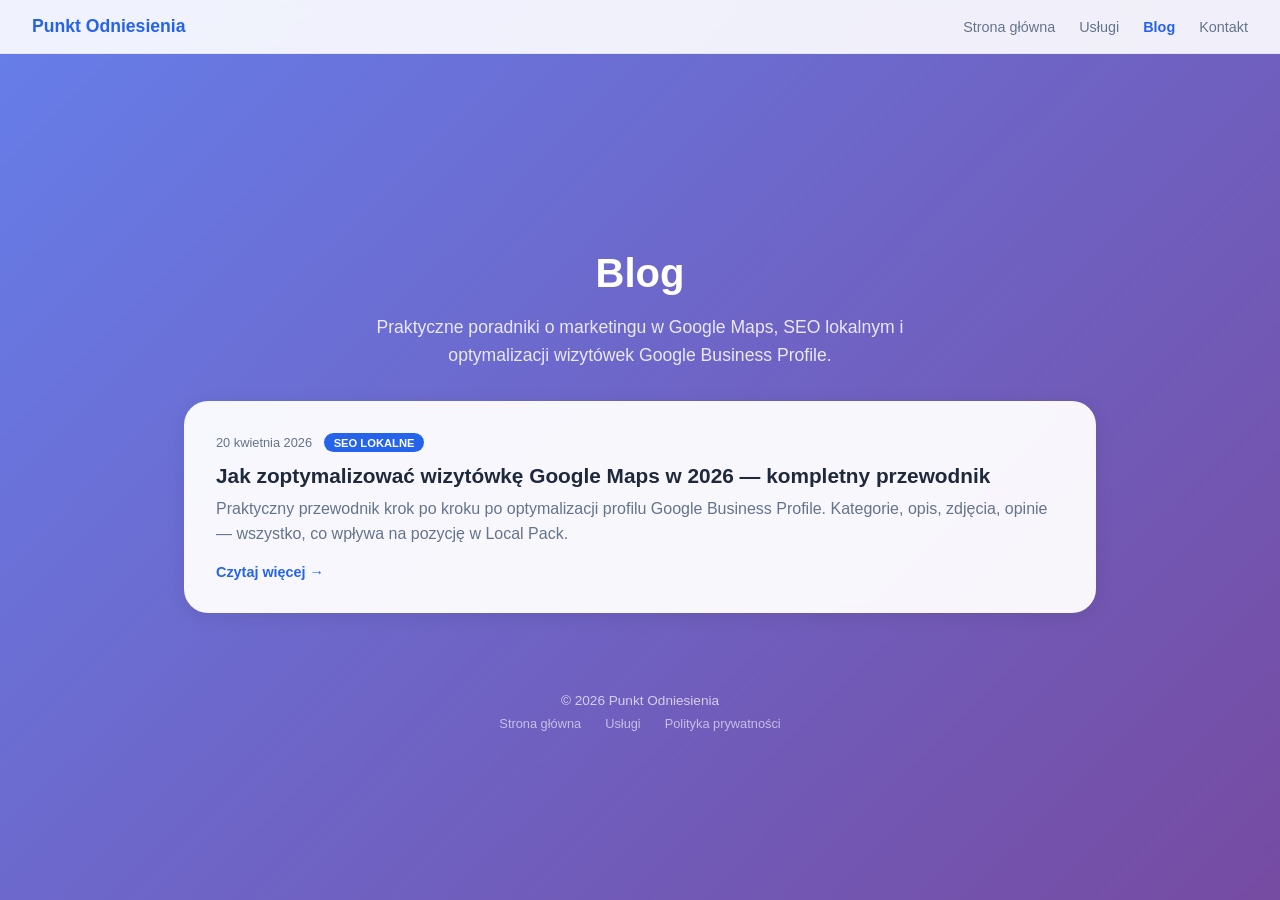
==== blog/index.html @ a79388ea "deploy: publish site on github pages" ====
<!DOCTYPE html>
<html lang="pl">

<head>
    <meta charset="UTF-8">
    <meta name="viewport" content="width=device-width, initial-scale=1.0, viewport-fit=cover">
    <meta name="theme-color" content="#2563eb">
    <meta name="description"
        content="Blog o marketingu w Google Maps — poradniki SEO lokalne, optymalizacja wizytówek, strategie pozyskiwania opinii. Punkt Odniesienia, Poznań.">

    <meta property="og:title" content="Blog | Punkt Odniesienia — Marketing w Google Maps">
    <meta property="og:description"
        content="Praktyczne poradniki o optymalizacji wizytówek Google, SEO lokalnym i marketingu w Mapach.">
    <meta property="og:type" content="website">
    <meta property="og:locale" content="pl_PL">
    <meta property="og:url" content="https://punkt-odniesienia.com/blog/">

    <link rel="canonical" href="https://punkt-odniesienia.com/blog/">
    <link rel="alternate" hreflang="pl" href="https://punkt-odniesienia.com/blog/">
    <link rel="alternate" hreflang="en" href="https://punkt-odniesienia.com/en/blog/">

    <link rel="icon" href="../favicon.svg" type="image/svg+xml">
    <link rel="manifest" href="../manifest.json">

    <script defer data-domain="punkt-odniesienia.com" src="https://plausible.io/js/script.tagged-events.js"></script>
    <script>window.plausible = window.plausible || function () { (window.plausible.q = window.plausible.q || []).push(arguments) }</script>

    <title>Blog o marketingu w Google Maps | Punkt Odniesienia</title>
    <link rel="stylesheet" href="../style.css">
    <link rel="stylesheet" href="../uslugi.css">
    <link rel="stylesheet" href="blog.css">
</head>

<body>
    <nav class="nav">
        <a href="/" class="nav__logo">Punkt Odniesienia</a>
        <div class="nav__links">
            <a href="/">Strona główna</a>
            <a href="/uslugi.html">Usługi</a>
            <a href="/blog/" class="nav__active">Blog</a>
            <a href="/#contact-form">Kontakt</a>
        </div>
    </nav>

    <main class="page">
        <section class="hero">
            <h1>Blog</h1>
            <p class="hero__subtitle">Praktyczne poradniki o marketingu w Google Maps, SEO lokalnym i optymalizacji
                wizytówek Google Business Profile.</p>
        </section>

        <section class="blog-grid">
            <article class="blog-card">
                <div class="blog-card__meta">
                    <time datetime="2026-04-20">20 kwietnia 2026</time>
                    <span class="blog-card__tag">SEO lokalne</span>
                </div>
                <h2><a href="jak-zoptymalizowac-wizytowke-google-maps.html">Jak zoptymalizować wizytówkę Google Maps w
                        2026 — kompletny przewodnik</a></h2>
                <p>Praktyczny przewodnik krok po kroku po optymalizacji profilu Google Business Profile. Kategorie,
                    opis, zdjęcia, opinie — wszystko, co wpływa na pozycję w Local Pack.</p>
                <a href="jak-zoptymalizowac-wizytowke-google-maps.html" class="blog-card__read">Czytaj więcej →</a>
            </article>
        </section>

        <footer class="page__footer">
            <p>© 2026 Punkt Odniesienia</p>
            <div class="footer-links">
                <a href="/">Strona główna</a>
                <a href="/uslugi.html">Usługi</a>
                <a href="/polityka-prywatnosci.html">Polityka prywatności</a>
            </div>
        </footer>
    </main>
</body>

</html>
---- style.css ----
/* ========================================
   Punkt Odniesienia - Digital Business Card
   Mobile-First | Glassmorphism | PWA Ready
   ======================================== */

:root {
    --primary: #2563eb;
    --primary-dark: #1d4ed8;
    --bg: linear-gradient(135deg, #667eea 0%, #764ba2 100%);
    --card-bg: rgba(255, 255, 255, 0.95);
    --text: #1e293b;
    --text-muted: #64748b;
    --shadow: 0 25px 50px -12px rgba(0, 0, 0, 0.25);
    --radius: 24px;
    --radius-sm: 12px;
}

* {
    box-sizing: border-box;
    margin: 0;
    padding: 0;
}

body {
    font-family: -apple-system, BlinkMacSystemFont, 'Segoe UI', Roboto, sans-serif;
    background: var(--bg);
    min-height: 100vh;
    min-height: 100dvh;
    display: flex;
    justify-content: center;
    align-items: center;
    padding: 1rem;
    -webkit-font-smoothing: antialiased;
}

/* ========== CARD ========== */
.card {
    background: var(--card-bg);
    backdrop-filter: blur(10px);
    -webkit-backdrop-filter: blur(10px);
    border-radius: var(--radius);
    box-shadow: var(--shadow);
    width: 100%;
    max-width: 420px;
    padding: 2rem;
    animation: slideUp 0.6s cubic-bezier(0.16, 1, 0.3, 1);
}

@keyframes slideUp {
    from {
        opacity: 0;
        transform: translateY(30px);
    }

    to {
        opacity: 1;
        transform: translateY(0);
    }
}

/* ========== HEADER ========== */
.card__header {
    text-align: center;
    margin-bottom: 1.5rem;
}

.avatar {
    margin-bottom: 0.5rem;
}

.avatar img {
    max-width: 180px;
    height: auto;
    border-radius: var(--radius-sm);
}

@keyframes bounce {

    0%,
    100% {
        transform: translateY(0);
    }

    50% {
        transform: translateY(-10px);
    }
}

h1 {
    font-size: 1.75rem;
    font-weight: 700;
    color: var(--text);
    margin-bottom: 0.25rem;
}

.tagline {
    color: var(--text-muted);
    font-size: 1rem;
}

/* ========== ACTIONS ========== */
.actions {
    display: flex;
    flex-direction: column;
    gap: 0.75rem;
    margin-bottom: 1.5rem;
}

.btn {
    display: flex;
    align-items: center;
    justify-content: center;
    gap: 0.5rem;
    padding: 1rem 1.5rem;
    border-radius: var(--radius-sm);
    font-size: 1rem;
    font-weight: 600;
    text-decoration: none;
    cursor: pointer;
    border: none;
    transition: all 0.2s ease;
    -webkit-tap-highlight-color: transparent;
}

.btn:active {
    transform: scale(0.97);
}

.btn--primary {
    background: var(--primary);
    color: white;
}

.btn--primary:hover {
    background: var(--primary-dark);
}

.btn--email {
    background: linear-gradient(135deg, #f59e0b, #d97706);
    color: white;
}

.btn--secondary {
    background: linear-gradient(135deg, #10b981, #059669);
    color: white;
}

.btn--outline {
    background: transparent;
    border: 2px solid var(--primary);
    color: var(--primary);
}

.btn--ghost {
    background: #f1f5f9;
    color: var(--text);
}

.btn__icon {
    font-size: 1.25rem;
}

/* ========== MAP ========== */
.map-container {
    margin-bottom: 1.5rem;
    border-radius: var(--radius-sm);
    overflow: hidden;
    box-shadow: 0 4px 6px -1px rgba(0, 0, 0, 0.1);
}

.map-container iframe {
    display: block;
}
/* ========== CONTACT FORM ========== */
.contact-form {
    margin-bottom: 1.5rem;
}

.form-group {
    margin-bottom: 0.75rem;
}

.form-group input,
.form-group textarea {
    width: 100%;
    padding: 0.875rem 1rem;
    border: 2px solid #e2e8f0;
    border-radius: var(--radius-sm);
    font-size: 0.95rem;
    font-family: inherit;
    color: var(--text);
    background: transparent;
    transition: border-color 0.2s ease;
    resize: vertical;
}

.form-group input:focus,
.form-group textarea:focus {
    outline: none;
    border-color: var(--primary);
}

.form-group input::placeholder,
.form-group textarea::placeholder {
    color: var(--text-muted);
}
/* ========== SERVICES ========== */
.services {
    margin-bottom: 1.5rem;
}

.services__title {
    font-size: 1.25rem;
    font-weight: 700;
    color: var(--text);
    text-align: center;
    margin-bottom: 0.25rem;
}

.services__subtitle {
    font-size: 0.85rem;
    color: var(--text-muted);
    text-align: center;
    margin-bottom: 1rem;
}

.services__grid {
    display: grid;
    grid-template-columns: 1fr 1fr;
    gap: 0.75rem;
}

.service {
    background: #f8fafc;
    border-radius: var(--radius-sm);
    padding: 1rem;
    text-align: center;
    transition: transform 0.2s ease, box-shadow 0.2s ease;
}

.service:hover {
    transform: translateY(-2px);
    box-shadow: 0 4px 12px rgba(0, 0, 0, 0.08);
}

.service__icon {
    font-size: 1.5rem;
    display: block;
    margin-bottom: 0.5rem;
}

.service h3 {
    font-size: 0.8rem;
    font-weight: 600;
    color: var(--text);
    margin-bottom: 0.35rem;
}

.service p {
    font-size: 0.7rem;
    color: var(--text-muted);
    line-height: 1.4;
}

/* ========== FOOTER ========== */
.card__footer {
    text-align: center;
    color: var(--text-muted);
    font-size: 0.875rem;
}

.footer-link {
    display: inline-block;
    margin-top: 0.5rem;
    font-size: 0.75rem;
    color: var(--text-muted);
    text-decoration: none;
    opacity: 0.7;
    transition: opacity 0.2s;
}

.footer-link:hover {
    opacity: 1;
    text-decoration: underline;
}

/* ========== ACCESSIBILITY ========== */
@media (prefers-reduced-motion: reduce) {
    .avatar {
        animation: none;
    }

    .card {
        animation: none;
    }
}

/* ========== DARK MODE ========== */
@media (prefers-color-scheme: dark) {
    :root {
        --card-bg: rgba(30, 41, 59, 0.95);
        --text: #f1f5f9;
        --text-muted: #94a3b8;
    }

    .btn--ghost {
        background: #334155;
        color: var(--text);
    }

    .service {
        background: rgba(51, 65, 85, 0.6);
    }

    .form-group input,
    .form-group textarea {
        border-color: #475569;
        color: var(--text);
    }

    .form-group input:focus,
    .form-group textarea:focus {
        border-color: var(--primary);
    }
}
---- uslugi.css ----
/* ========================================
   Usługi Page — Additional Styles
   Extends main style.css
   ======================================== */

/* ========== NAVIGATION ========== */
.nav {
    position: fixed;
    top: 0;
    left: 0;
    right: 0;
    z-index: 100;
    display: flex;
    align-items: center;
    justify-content: space-between;
    padding: 1rem 2rem;
    background: rgba(255, 255, 255, 0.9);
    backdrop-filter: blur(10px);
    -webkit-backdrop-filter: blur(10px);
    border-bottom: 1px solid rgba(0, 0, 0, 0.05);
}

.nav__logo {
    font-weight: 700;
    font-size: 1.1rem;
    color: var(--primary);
    text-decoration: none;
}

.nav__links {
    display: flex;
    gap: 1.5rem;
}

.nav__links a {
    font-size: 0.9rem;
    color: var(--text-muted);
    text-decoration: none;
    transition: color 0.2s;
}

.nav__links a:hover,
.nav__active {
    color: var(--primary) !important;
    font-weight: 600;
}

/* ========== PAGE LAYOUT ========== */
.page {
    max-width: 960px;
    margin: 0 auto;
    padding: 5rem 1.5rem 2rem;
}

/* ========== HERO ========== */
.hero {
    text-align: center;
    padding: 3rem 1rem 2rem;
}

.hero h1 {
    font-size: 2.5rem;
    font-weight: 800;
    color: white;
    line-height: 1.2;
    margin-bottom: 1rem;
}

.hero__subtitle {
    font-size: 1.1rem;
    color: rgba(255, 255, 255, 0.85);
    max-width: 600px;
    margin: 0 auto;
    line-height: 1.6;
}

/* ========== SERVICE CARDS ========== */
.services-detail {
    display: grid;
    gap: 1.5rem;
    margin-bottom: 3rem;
}

.service-card {
    background: var(--card-bg);
    backdrop-filter: blur(10px);
    border-radius: var(--radius);
    padding: 2rem;
    box-shadow: 0 4px 20px rgba(0, 0, 0, 0.08);
    transition: transform 0.2s, box-shadow 0.2s;
}

.service-card:hover {
    transform: translateY(-4px);
    box-shadow: 0 8px 30px rgba(0, 0, 0, 0.12);
}

.service-card__icon {
    font-size: 2.5rem;
    margin-bottom: 1rem;
}

.service-card h2 {
    font-size: 1.3rem;
    color: var(--text);
    margin-bottom: 0.75rem;
}

.service-card p {
    color: var(--text-muted);
    line-height: 1.6;
    margin-bottom: 1rem;
}

.service-card__list {
    list-style: none;
    padding: 0;
}

.service-card__list li {
    padding: 0.4rem 0;
    padding-left: 1.5rem;
    position: relative;
    color: var(--text);
    font-size: 0.9rem;
}

.service-card__list li::before {
    content: "→";
    position: absolute;
    left: 0;
    color: var(--primary);
    font-weight: 700;
}

/* ========== PRICING ========== */
.pricing {
    margin-bottom: 3rem;
}

.section-title {
    font-size: 2rem;
    font-weight: 800;
    text-align: center;
    color: white;
    margin-bottom: 0.5rem;
}

.section-subtitle {
    text-align: center;
    color: rgba(255, 255, 255, 0.8);
    margin-bottom: 2rem;
}

.pricing__grid {
    display: grid;
    grid-template-columns: repeat(auto-fit, minmax(260px, 1fr));
    gap: 1.5rem;
    align-items: start;
}

.pricing-card {
    background: var(--card-bg);
    border-radius: var(--radius);
    padding: 2rem;
    box-shadow: 0 4px 20px rgba(0, 0, 0, 0.08);
    position: relative;
    text-align: center;
}

.pricing-card--popular {
    border: 3px solid var(--primary);
    transform: scale(1.05);
}

.pricing-card__badge {
    position: absolute;
    top: -12px;
    left: 50%;
    transform: translateX(-50%);
    background: var(--primary);
    color: white;
    font-size: 0.75rem;
    font-weight: 700;
    padding: 0.3rem 1rem;
    border-radius: 999px;
    text-transform: uppercase;
    letter-spacing: 0.05em;
}

.pricing-card__header h3 {
    font-size: 1.4rem;
    color: var(--text);
    margin-bottom: 0.5rem;
}

.pricing-card__price {
    font-size: 2.5rem;
    font-weight: 800;
    color: var(--primary);
    margin-bottom: 1.5rem;
}

.pricing-card__price span {
    font-size: 0.9rem;
    font-weight: 400;
    color: var(--text-muted);
}

.pricing-card__features {
    list-style: none;
    padding: 0;
    text-align: left;
    margin-bottom: 1.5rem;
}

.pricing-card__features li {
    padding: 0.4rem 0;
    font-size: 0.9rem;
    color: var(--text);
}

.pricing-card__features li.muted {
    color: var(--text-muted);
    opacity: 0.6;
}

.pricing-card__cta {
    width: 100%;
}

/* ========== CTA SECTION ========== */
.cta-section {
    text-align: center;
    padding: 3rem 2rem;
    background: var(--card-bg);
    border-radius: var(--radius);
    margin-bottom: 2rem;
}

.cta-section h2 {
    font-size: 1.5rem;
    color: var(--text);
    margin-bottom: 0.5rem;
}

.cta-section p {
    color: var(--text-muted);
    margin-bottom: 1.5rem;
}

.btn--lg {
    padding: 1rem 2rem;
    font-size: 1.1rem;
    display: inline-flex;
    margin: 0.5rem;
}

/* ========== PAGE FOOTER ========== */
.page__footer {
    text-align: center;
    padding: 2rem 0 1rem;
    color: rgba(255, 255, 255, 0.7);
    font-size: 0.85rem;
}

.footer-links {
    display: flex;
    gap: 1.5rem;
    justify-content: center;
    margin-top: 0.5rem;
}

.footer-links a {
    color: rgba(255, 255, 255, 0.6);
    text-decoration: none;
    font-size: 0.8rem;
}

.footer-links a:hover {
    color: white;
}

/* ========== RESPONSIVE ========== */
@media (max-width: 768px) {
    .nav__links {
        display: none;
    }

    .hero h1 {
        font-size: 1.8rem;
    }

    .pricing-card--popular {
        transform: none;
    }

    .pricing__grid {
        grid-template-columns: 1fr;
    }
}

/* ========== DARK MODE ========== */
@media (prefers-color-scheme: dark) {
    .nav {
        background: rgba(30, 41, 59, 0.9);
        border-bottom-color: rgba(255, 255, 255, 0.05);
    }

    .service-card,
    .pricing-card,
    .cta-section {
        background: rgba(30, 41, 59, 0.95);
    }
}
---- blog/blog.css ----
/* ========================================
   Blog — Styles
   ======================================== */

.blog-grid {
    display: grid;
    gap: 1.5rem;
    margin-bottom: 3rem;
}

.blog-card {
    background: var(--card-bg);
    backdrop-filter: blur(10px);
    border-radius: var(--radius);
    padding: 2rem;
    box-shadow: 0 4px 20px rgba(0, 0, 0, 0.08);
    transition: transform 0.2s, box-shadow 0.2s;
}

.blog-card:hover {
    transform: translateY(-3px);
    box-shadow: 0 8px 30px rgba(0, 0, 0, 0.12);
}

.blog-card__meta {
    display: flex;
    align-items: center;
    gap: 0.75rem;
    margin-bottom: 0.75rem;
    font-size: 0.8rem;
    color: var(--text-muted);
}

.blog-card__tag {
    background: var(--primary);
    color: white;
    padding: 0.2rem 0.6rem;
    border-radius: 999px;
    font-size: 0.7rem;
    font-weight: 600;
    text-transform: uppercase;
}

.blog-card h2 {
    font-size: 1.3rem;
    margin-bottom: 0.5rem;
}

.blog-card h2 a {
    color: var(--text);
    text-decoration: none;
}

.blog-card h2 a:hover {
    color: var(--primary);
}

.blog-card p {
    color: var(--text-muted);
    line-height: 1.6;
    margin-bottom: 1rem;
}

.blog-card__read {
    color: var(--primary);
    font-weight: 600;
    text-decoration: none;
    font-size: 0.9rem;
}

.blog-card__read:hover {
    text-decoration: underline;
}

/* ========== ARTICLE ========== */
.article {
    background: var(--card-bg);
    backdrop-filter: blur(10px);
    border-radius: var(--radius);
    padding: 2.5rem;
    box-shadow: 0 4px 20px rgba(0, 0, 0, 0.08);
    margin-bottom: 2rem;
    line-height: 1.8;
}

.article h1 {
    font-size: 2rem;
    color: var(--text);
    margin-bottom: 0.5rem;
    line-height: 1.3;
}

.article__meta {
    color: var(--text-muted);
    font-size: 0.85rem;
    margin-bottom: 2rem;
    padding-bottom: 1rem;
    border-bottom: 1px solid rgba(0, 0, 0, 0.08);
}

.article h2 {
    font-size: 1.4rem;
    color: var(--text);
    margin-top: 2rem;
    margin-bottom: 0.75rem;
}

.article h3 {
    font-size: 1.1rem;
    color: var(--text);
    margin-top: 1.5rem;
    margin-bottom: 0.5rem;
}

.article p {
    color: var(--text);
    margin-bottom: 1rem;
}

.article ul,
.article ol {
    margin-bottom: 1rem;
    padding-left: 1.5rem;
}

.article li {
    margin-bottom: 0.4rem;
    color: var(--text);
}

.article strong {
    color: var(--text);
    font-weight: 700;
}

.article blockquote {
    border-left: 4px solid var(--primary);
    padding: 1rem 1.5rem;
    margin: 1.5rem 0;
    background: rgba(37, 99, 235, 0.05);
    border-radius: 0 var(--radius-sm) var(--radius-sm) 0;
    font-style: italic;
    color: var(--text-muted);
}

.article-cta {
    background: linear-gradient(135deg, var(--primary), #764ba2);
    color: white;
    padding: 2rem;
    border-radius: var(--radius);
    text-align: center;
    margin-top: 2rem;
}

.article-cta h3 {
    color: white;
    margin-top: 0;
    margin-bottom: 0.5rem;
}

.article-cta p {
    color: rgba(255, 255, 255, 0.9);
    margin-bottom: 1rem;
}

/* ========== DARK MODE ========== */
@media (prefers-color-scheme: dark) {

    .blog-card,
    .article {
        background: rgba(30, 41, 59, 0.95);
    }

    .article blockquote {
        background: rgba(37, 99, 235, 0.1);
    }

    .article__meta {
        border-bottom-color: rgba(255, 255, 255, 0.08);
    }
}

/* ========== RESPONSIVE ========== */
@media (max-width: 768px) {
    .article {
        padding: 1.5rem;
    }

    .article h1 {
        font-size: 1.5rem;
    }
}
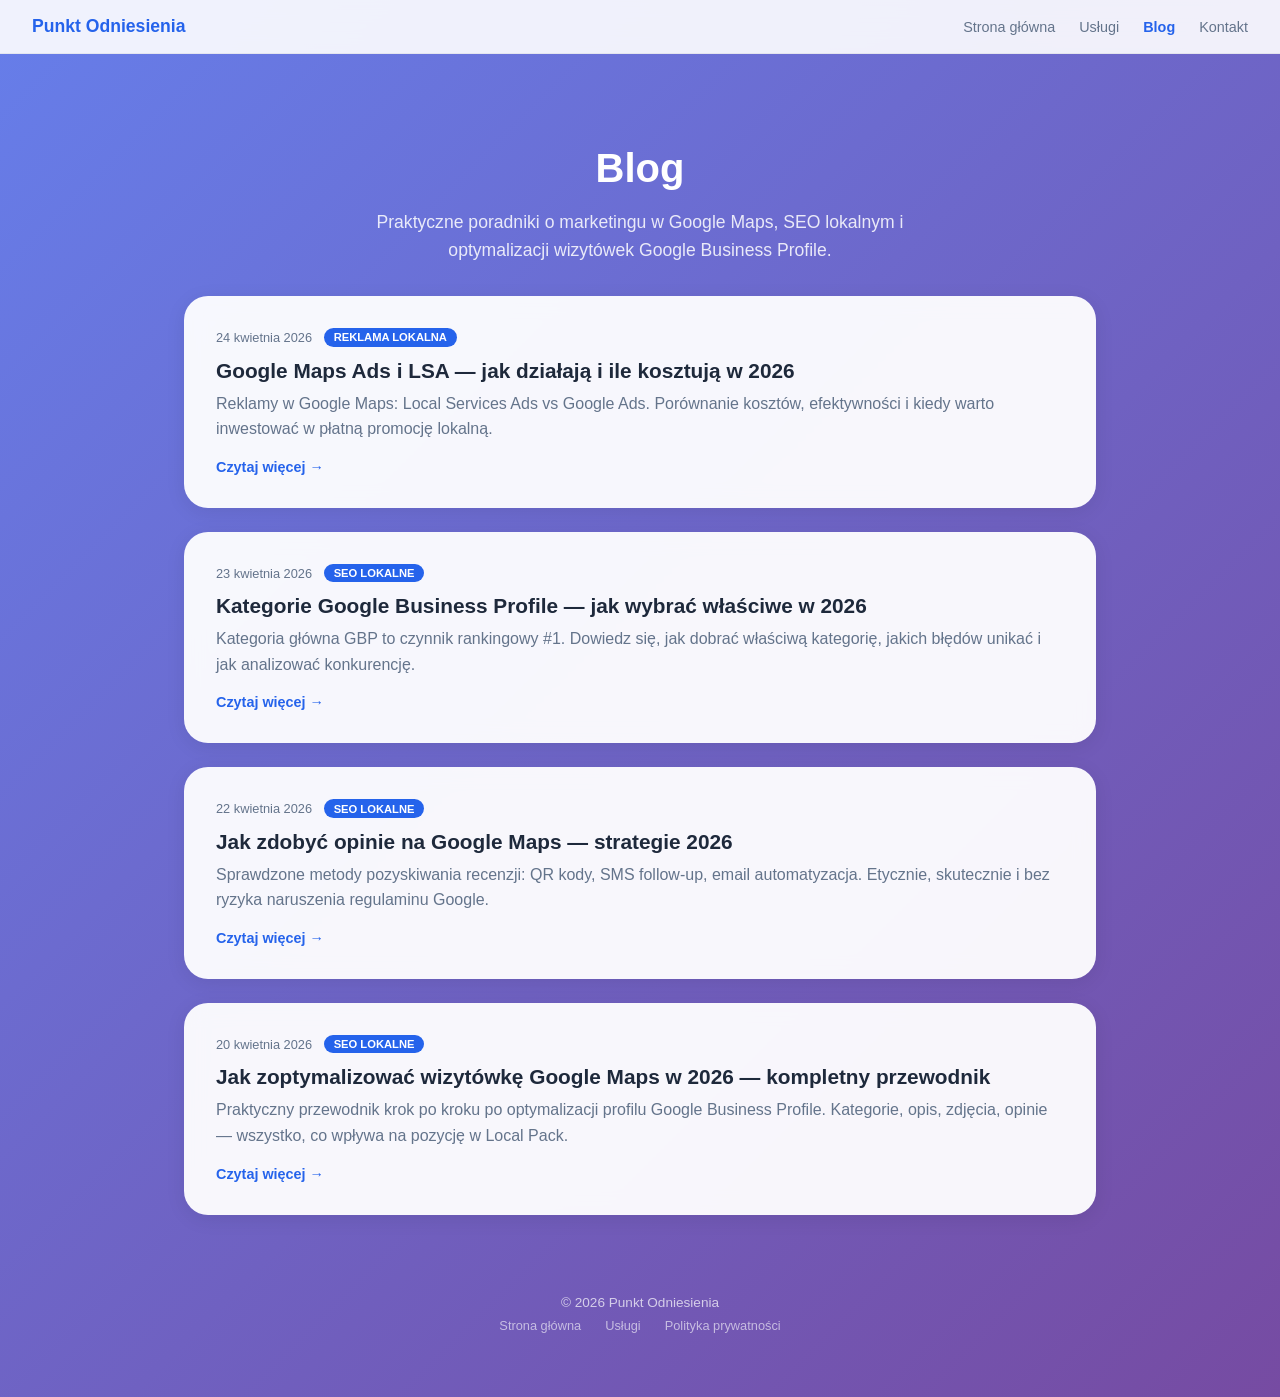
==== commit 3ecc80c6: "chore: update checklist, delete deprecated configs, update website content" ====
--- a/blog/index.html
+++ b/blog/index.html
@@ -14,10 +14,18 @@
     <meta property="og:type" content="website">
     <meta property="og:locale" content="pl_PL">
     <meta property="og:url" content="https://punkt-odniesienia.com/blog/">
+    <meta property="og:image" content="https://punkt-odniesienia.com/og-image.png">
+    <meta property="og:image:width" content="1200">
+    <meta property="og:image:height" content="630">
+
+    <meta name="twitter:card" content="summary_large_image">
+    <meta name="twitter:title" content="Blog | Punkt Odniesienia">
+    <meta name="twitter:description"
+        content="Praktyczne poradniki o optymalizacji wizytówek Google, SEO lokalnym i marketingu w Mapach.">
+    <meta name="twitter:image" content="https://punkt-odniesienia.com/og-image.png">
 
     <link rel="canonical" href="https://punkt-odniesienia.com/blog/">
     <link rel="alternate" hreflang="pl" href="https://punkt-odniesienia.com/blog/">
-    <link rel="alternate" hreflang="en" href="https://punkt-odniesienia.com/en/blog/">
 
     <link rel="icon" href="../favicon.svg" type="image/svg+xml">
     <link rel="manifest" href="../manifest.json">
@@ -33,14 +41,29 @@
 
 <body>
     <nav class="nav">
-        <a href="/" class="nav__logo">Punkt Odniesienia</a>
+        <a href="../" class="nav__logo">Punkt Odniesienia</a>
+        <button class="nav__toggle" aria-label="Toggle menu" aria-expanded="false">
+            <span class="nav__toggle-line"></span>
+            <span class="nav__toggle-line"></span>
+            <span class="nav__toggle-line"></span>
+        </button>
         <div class="nav__links">
-            <a href="/">Strona główna</a>
-            <a href="/uslugi.html">Usługi</a>
-            <a href="/blog/" class="nav__active">Blog</a>
-            <a href="/#contact-form">Kontakt</a>
+            <a href="../">Strona główna</a>
+            <a href="../uslugi.html">Usługi</a>
+            <a href="./" class="nav__active">Blog</a>
+            <a href="../#contact-form">Kontakt</a>
         </div>
     </nav>
+
+    <script>
+        document.querySelector('.nav__toggle')?.addEventListener('click', () => {
+            const toggle = document.querySelector('.nav__toggle');
+            const links = document.querySelector('.nav__links');
+            toggle.classList.toggle('nav__toggle--active');
+            links.classList.toggle('nav__links--open');
+            toggle.setAttribute('aria-expanded', toggle.classList.contains('nav__toggle--active'));
+        });
+    </script>
 
     <main class="page">
         <section class="hero">
@@ -50,6 +73,42 @@
         </section>
 
         <section class="blog-grid">
+            <article class="blog-card">
+                <div class="blog-card__meta">
+                    <time datetime="2026-04-24">24 kwietnia 2026</time>
+                    <span class="blog-card__tag">Reklama lokalna</span>
+                </div>
+                <h2><a href="google-maps-ads-lsa.html">Google Maps Ads i LSA — jak działają i ile kosztują w 2026</a>
+                </h2>
+                <p>Reklamy w Google Maps: Local Services Ads vs Google Ads. Porównanie kosztów, efektywności i kiedy
+                    warto inwestować w płatną promocję lokalną.</p>
+                <a href="google-maps-ads-lsa.html" class="blog-card__read">Czytaj więcej →</a>
+            </article>
+
+            <article class="blog-card">
+                <div class="blog-card__meta">
+                    <time datetime="2026-04-23">23 kwietnia 2026</time>
+                    <span class="blog-card__tag">SEO lokalne</span>
+                </div>
+                <h2><a href="kategorie-google-business-profile.html">Kategorie Google Business Profile — jak wybrać
+                        właściwe w 2026</a></h2>
+                <p>Kategoria główna GBP to czynnik rankingowy #1. Dowiedz się, jak dobrać właściwą kategorię,
+                    jakich błędów unikać i jak analizować konkurencję.</p>
+                <a href="kategorie-google-business-profile.html" class="blog-card__read">Czytaj więcej →</a>
+            </article>
+
+            <article class="blog-card">
+                <div class="blog-card__meta">
+                    <time datetime="2026-04-22">22 kwietnia 2026</time>
+                    <span class="blog-card__tag">SEO lokalne</span>
+                </div>
+                <h2><a href="jak-zdobyc-opinie-google-maps.html">Jak zdobyć opinie na Google Maps — strategie 2026</a>
+                </h2>
+                <p>Sprawdzone metody pozyskiwania recenzji: QR kody, SMS follow-up, email automatyzacja. Etycznie,
+                    skutecznie i bez ryzyka naruszenia regulaminu Google.</p>
+                <a href="jak-zdobyc-opinie-google-maps.html" class="blog-card__read">Czytaj więcej →</a>
+            </article>
+
             <article class="blog-card">
                 <div class="blog-card__meta">
                     <time datetime="2026-04-20">20 kwietnia 2026</time>
@@ -66,9 +125,9 @@
         <footer class="page__footer">
             <p>© 2026 Punkt Odniesienia</p>
             <div class="footer-links">
-                <a href="/">Strona główna</a>
-                <a href="/uslugi.html">Usługi</a>
-                <a href="/polityka-prywatnosci.html">Polityka prywatności</a>
+                <a href="../">Strona główna</a>
+                <a href="../uslugi.html">Usługi</a>
+                <a href="../polityka-prywatnosci.html">Polityka prywatności</a>
             </div>
         </footer>
     </main>
--- a/style.css
+++ b/style.css
@@ -171,6 +171,7 @@
 .map-container iframe {
     display: block;
 }
+
 /* ========== CONTACT FORM ========== */
 .contact-form {
     margin-bottom: 1.5rem;
@@ -204,9 +205,50 @@
 .form-group textarea::placeholder {
     color: var(--text-muted);
 }
+
 /* ========== SERVICES ========== */
 .services {
     margin-bottom: 1.5rem;
+}
+
+.pricing-preview {
+    margin-bottom: 1.5rem;
+}
+
+.pricing-preview__grid {
+    display: grid;
+    grid-template-columns: 1fr;
+    gap: 0.75rem;
+}
+
+.price-box {
+    background: #f8fafc;
+    border-radius: var(--radius-sm);
+    padding: 0.9rem 1rem;
+    text-align: center;
+}
+
+.price-box strong {
+    display: block;
+    color: var(--text);
+    margin-bottom: 0.25rem;
+}
+
+.price-box span {
+    display: block;
+    color: var(--primary);
+    font-weight: 700;
+    margin-bottom: 0.2rem;
+}
+
+.price-box small {
+    color: var(--text-muted);
+    line-height: 1.4;
+}
+
+.price-box--accent {
+    border: 2px solid var(--primary);
+    background: rgba(37, 99, 235, 0.06);
 }
 
 .services__title {
@@ -312,6 +354,10 @@
         background: rgba(51, 65, 85, 0.6);
     }
 
+    .price-box {
+        background: rgba(51, 65, 85, 0.6);
+    }
+
     .form-group input,
     .form-group textarea {
         border-color: #475569;
--- a/uslugi.css
+++ b/uslugi.css
@@ -45,6 +45,85 @@
     font-weight: 600;
 }
 
+/* ========== MOBILE HAMBURGER MENU ========== */
+.nav__toggle {
+    display: none;
+    flex-direction: column;
+    gap: 0.4rem;
+    background: none;
+    border: none;
+    cursor: pointer;
+    padding: 0.5rem;
+    z-index: 101;
+}
+
+.nav__toggle-line {
+    width: 24px;
+    height: 2px;
+    background: var(--text-muted);
+    transition: all 0.3s ease;
+    border-radius: 2px;
+}
+
+.nav__toggle--active .nav__toggle-line:nth-child(1) {
+    transform: rotate(45deg) translate(8px, 8px);
+}
+
+.nav__toggle--active .nav__toggle-line:nth-child(2) {
+    opacity: 0;
+}
+
+.nav__toggle--active .nav__toggle-line:nth-child(3) {
+    transform: rotate(-45deg) translate(7px, -7px);
+}
+
+@media (max-width: 640px) {
+    .nav__toggle {
+        display: flex;
+    }
+
+    .nav__links {
+        position: absolute;
+        top: 60px;
+        left: 0;
+        right: 0;
+        flex-direction: column;
+        gap: 0;
+        background: white;
+        border-bottom: 1px solid rgba(0, 0, 0, 0.05);
+        padding: 0;
+        max-height: 0;
+        overflow: hidden;
+        transition: max-height 0.3s ease;
+    }
+
+    .nav__links--open {
+        max-height: 300px;
+        padding: 1rem 0;
+    }
+
+    .nav__links a {
+        display: block;
+        padding: 0.75rem 2rem;
+        border-bottom: 1px solid rgba(0, 0, 0, 0.02);
+    }
+
+    .nav__links a:last-child {
+        border-bottom: none;
+    }
+}
+
+/* Dark mode hamburger */
+@media (prefers-color-scheme: dark) {
+    .nav__toggle-line {
+        background: var(--text-muted);
+    }
+
+    .nav__links {
+        background: #1e293b !important;
+    }
+}
+
 /* ========== PAGE LAYOUT ========== */
 .page {
     max-width: 960px;
